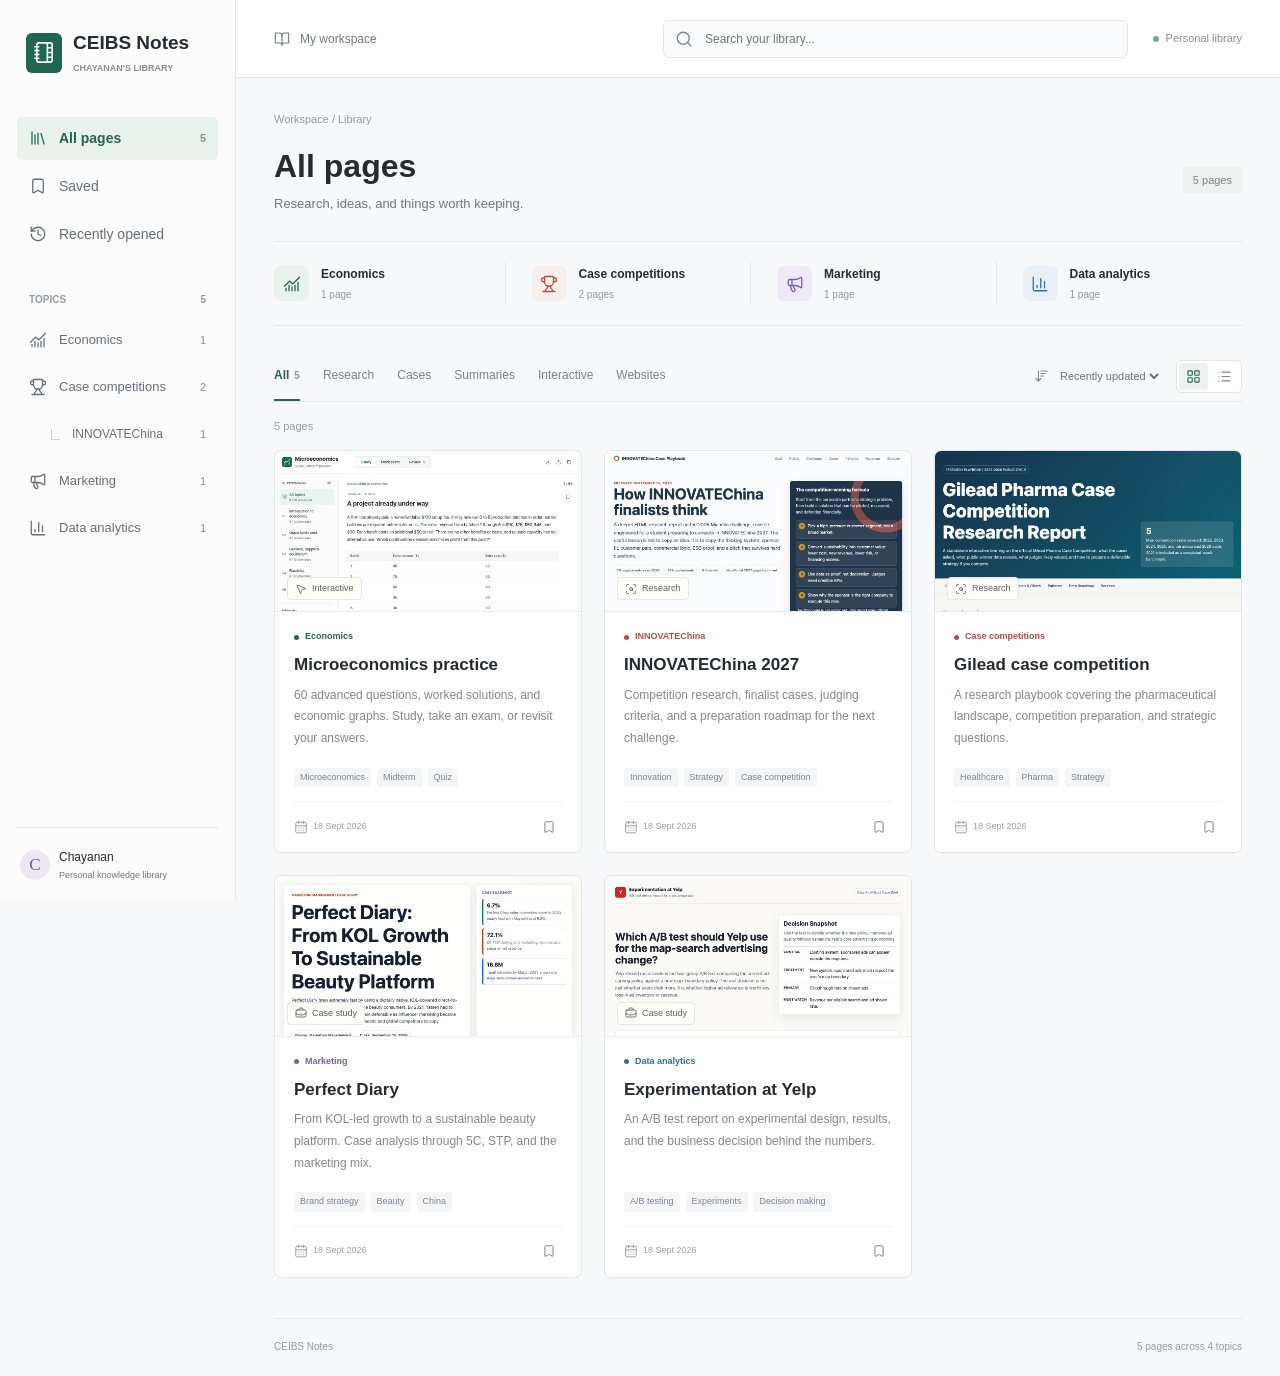
==== docs/index.html @ 03fd7304 "Build searchable HTML knowledge library with topic navigation" ====
<!doctype html>
<html lang="en">
<head>
  <meta charset="utf-8">
  <meta name="viewport" content="width=device-width, initial-scale=1">
  <meta name="theme-color" content="#f7f8fa">
  <meta name="description" content="Chayanan's library of research, case studies, summaries, and interactive learning tools.">
  <title>Library | CEIBS Notes</title>
  <link rel="icon" href="assets/favicon.svg" type="image/svg+xml">
  <link rel="stylesheet" href="assets/library.css">
  <script defer src="assets/lucide.min.js"></script>
  <script defer src="catalog.js"></script>
  <script defer src="assets/library.js"></script>
</head>
<body>
  <a class="skip-link" href="#main">Skip to library</a>
  <div class="app">
    <aside class="sidebar" id="sidebar" aria-label="Library navigation">
      <a class="brand" href="index.html"><span class="brand-mark"><i data-lucide="notebook-tabs"></i></span><span>CEIBS Notes<small>CHAYANAN'S LIBRARY</small></span></a>
      <button class="icon-button sidebar-close" id="close-menu" aria-label="Close navigation" title="Close navigation"><i data-lucide="x"></i></button>
      <nav class="primary-nav" aria-label="Collections">
        <a href="?view=all" data-view="all"><i data-lucide="library"></i><span>All pages</span><small id="all-count"></small></a>
        <a href="?view=saved" data-view="saved"><i data-lucide="bookmark"></i><span>Saved</span><small id="saved-count"></small></a>
        <a href="?view=recent" data-view="recent"><i data-lucide="history"></i><span>Recently opened</span></a>
      </nav>
      <div class="nav-heading">TOPICS <span id="topic-count"></span></div>
      <nav class="topic-nav" id="topics" aria-label="Topics"></nav>
      <div class="sidebar-bottom"><span class="avatar">C</span><div>Chayanan<small>Personal knowledge library</small></div><a class="icon-button" href="https://github.com/cha1350/ceibs-note" target="_blank" rel="noopener" title="View repository" aria-label="View repository"><i data-lucide="github"></i></a></div>
    </aside>
    <button class="scrim" id="scrim" aria-label="Close navigation" hidden></button>
    <div class="workspace">
      <header class="topbar">
        <button class="icon-button menu-button" id="open-menu" title="Open navigation" aria-label="Open navigation" aria-controls="sidebar" aria-expanded="false"><i data-lucide="menu"></i></button>
        <div class="topbar-label"><i data-lucide="book-open"></i><span>My workspace</span></div>
        <form class="search" role="search" id="search-form"><i data-lucide="search"></i><input id="search" type="search" aria-label="Search library" placeholder="Search your library..." autocomplete="off"><button type="button" class="icon-button" id="clear-search" aria-label="Clear search" title="Clear search" hidden><i data-lucide="x"></i></button></form>
        <span class="topbar-status"><span></span>Personal library</span>
      </header>
      <main id="main" tabindex="-1">
        <div class="breadcrumb" id="breadcrumb">Workspace / Library</div>
        <div class="page-heading"><div><h1 id="heading">All pages</h1><p id="heading-meta">Research, ideas, and things worth keeping.</p></div><span class="total-label" id="total-label"></span></div>
        <section class="topic-overview" aria-label="Topic collections" id="topic-overview"></section>
        <div class="library-bar"><div class="format-tabs" id="formats" role="group" aria-label="Filter by format"></div><div class="display-tools"><label class="sort-label"><i data-lucide="arrow-down-wide-narrow"></i><select id="sort" aria-label="Sort pages"><option value="updated">Recently updated</option><option value="title">Title A-Z</option><option value="opened">Last opened</option></select></label><div class="view-toggle" role="group" aria-label="Display mode"><button class="icon-button" id="grid-view" aria-label="Grid view" title="Grid view" aria-pressed="true"><i data-lucide="layout-grid"></i></button><button class="icon-button" id="list-view" aria-label="List view" title="List view" aria-pressed="false"><i data-lucide="list"></i></button></div></div></div>
        <div class="results-meta"><span id="result-count" role="status" aria-live="polite"></span><button class="reset-link" id="reset-filters" hidden>Clear filters</button></div>
        <section class="page-grid" id="pages" aria-label="Pages"></section>
        <section class="empty-state" id="empty-state" hidden><i data-lucide="search-x"></i><h2 id="empty-title">No matching pages</h2><p id="empty-copy">Try another search or topic.</p><button class="button" id="empty-reset">Show all pages</button></section>
        <footer class="library-footer"><span>CEIBS Notes</span><span id="footer-count">A growing collection.</span></footer>
        <noscript><p>Open a page directly:</p><ul><li><a href="pages/economics/microeconomics-quiz.html">Microeconomics practice</a></li><li><a href="pages/competitions/innovatechina/playbook.html">INNOVATEChina 2027</a></li><li><a href="pages/competitions/gilead/playbook.html">Gilead case competition</a></li><li><a href="pages/marketing/perfect-diary.html">Perfect Diary</a></li><li><a href="pages/analytics/yelp-experimentation.html">Experimentation at Yelp</a></li></ul></noscript>
      </main>
    </div>
  </div>
  <div class="toast" id="toast" role="status" hidden></div>
</body>
</html>
---- docs/assets/library.css ----
:root{font-family:Inter,-apple-system,BlinkMacSystemFont,"Segoe UI",sans-serif;color:#252b32;background:#f7f8fa;font-synthesis:none;letter-spacing:0;--muted:#6e7680;--line:#e3e6ea;--green:#206650;--green-soft:#e9f2ed;--coral:#b34e3d;--violet:#7960a4;--blue:#346b9e}
*{box-sizing:border-box}body{margin:0;font-size:14px;line-height:1.5}button,input,select{font:inherit}button,a,select{-webkit-tap-highlight-color:transparent}button,select{cursor:pointer}button{color:inherit}a{color:inherit;text-decoration:none}button,a,input,select{touch-action:manipulation}button:focus-visible,a:focus-visible,input:focus-visible,select:focus-visible{outline:3px solid #4e9378;outline-offset:3px}h1,h2,h3,p{margin:0}svg.lucide{width:18px;height:18px;stroke-width:1.7;flex-shrink:0}button svg{pointer-events:none}[hidden]{display:none!important}.skip-link{position:fixed;top:-100px;left:12px;z-index:100;background:white;padding:12px}.skip-link:focus{top:12px}.app{min-height:100vh;display:grid;grid-template-columns:236px minmax(0,1fr)}.sidebar{background:#fcfcfd;border-right:1px solid var(--line);height:100vh;position:sticky;top:0;display:flex;flex-direction:column;padding:32px 17px 18px;overflow-y:auto}.brand{display:flex;gap:11px;align-items:center;padding:0 9px;font-size:19px;font-weight:650;line-height:1.2}.brand small{display:block;color:#868d94;font-size:9px;font-weight:600;margin-top:8px}.brand-mark{width:36px;height:40px;background:var(--green);border-radius:6px;color:white;display:grid;place-items:center;flex-shrink:0}.brand-mark svg{width:23px;height:23px}.primary-nav{margin-top:43px;display:grid;gap:5px}.primary-nav a,.topic-nav a{display:flex;align-items:center;gap:12px;padding:11px 12px;border-radius:5px;color:#656e77;min-height:43px}.primary-nav a span,.topic-nav a span{flex:1}.primary-nav small,.topic-nav small{font-size:11px;color:#88918d;font-variant-numeric:tabular-nums}.primary-nav a[aria-current],.topic-nav a[aria-current]{background:var(--green-soft);color:var(--green);font-weight:600}.primary-nav a:hover,.topic-nav a:hover{background:#eef1f0}.nav-heading{font-size:10px;font-weight:650;color:#939aa3;display:flex;justify-content:space-between;padding:0 12px;margin:36px 0 12px}.topic-nav{display:grid;gap:4px}.topic-nav a{font-size:13px}.topic-nav .nested{padding-left:40px;font-size:12px}.topic-nav .nested:before{content:"";width:8px;height:10px;border-left:1px solid #c7ceca;border-bottom:1px solid #c7ceca;margin-left:-6px}.topic-nav .nested svg{display:none}.sidebar-bottom{border-top:1px solid var(--line);margin-top:auto;padding:20px 3px 0;display:flex;align-items:center;gap:9px;font-size:12px}.sidebar-bottom small{display:block;color:var(--muted);font-size:9px;margin-top:3px}.sidebar-bottom .icon-button{margin-left:auto;width:28px}.avatar{width:30px;height:30px;display:grid;place-items:center;background:#ede7f2;color:#71588c;border-radius:50%;font-family:Georgia,serif;font-size:17px;flex-shrink:0}.workspace{min-width:0}.topbar{height:78px;background:#fff;border-bottom:1px solid var(--line);padding:0 38px;display:flex;align-items:center;gap:25px}.topbar-label{display:flex;align-items:center;gap:10px;font-size:12px;color:#727b84;white-space:nowrap}.topbar-label svg{width:16px}.search{margin-left:auto;max-width:480px;width:48%;height:38px;border:1px solid var(--line);border-radius:6px;background:#fafbfc;display:flex;align-items:center;gap:10px;padding:0 11px;color:#7d8790}.search input{background:transparent;border:0;outline:0;width:100%;min-width:0;font-size:12px;color:#252b32}.search:focus-within{outline:2px solid #94b8a8;outline-offset:1px}.search input:focus-visible{outline:0}.search input::-webkit-search-cancel-button{display:none}.search .icon-button{width:25px;height:25px}.topbar-status{font-size:11px;color:#879088;display:flex;gap:7px;align-items:center;white-space:nowrap}.topbar-status>span{width:6px;height:6px;background:#78a68b;border-radius:50%}main{padding:33px 38px 22px;max-width:1560px;margin:auto}.breadcrumb{font-size:11px;color:#9199a1;margin-bottom:19px}.breadcrumb a:hover{color:var(--green)}.page-heading{display:flex;align-items:center;justify-content:space-between;gap:16px;margin-bottom:28px}h1{font-size:32px;line-height:1.2;font-weight:650;overflow-wrap:anywhere}.page-heading p{font-size:13px;color:var(--muted);margin-top:9px}.total-label{font-size:11px;color:#7a8580;background:#edf1ef;padding:5px 10px;border-radius:4px;white-space:nowrap}.topic-overview{display:grid;grid-template-columns:repeat(4,minmax(0,1fr));border-block:1px solid var(--line);padding:20px 0;margin-bottom:25px;gap:14px}.topic-shortcut{display:flex;align-items:center;gap:12px;min-width:0;padding:3px 12px;border-right:1px solid var(--line)}.topic-shortcut:first-child{padding-left:0}.topic-shortcut:last-child{border:0}.topic-shortcut:hover strong{color:var(--green)}.topic-shortcut strong{display:block;font-size:12px;font-weight:600}.topic-shortcut small{display:block;font-size:10px;color:#9198a0;margin-top:4px}.topic-glyph{width:35px;height:35px;display:grid;place-items:center;flex-shrink:0;border-radius:7px;background:#e9f2ed;color:var(--green)}.topic-glyph.coral{background:#f8eeeb;color:var(--coral)}.topic-glyph.violet{background:#efeaf6;color:var(--violet)}.topic-glyph.blue{background:#eaf0f7;color:var(--blue)}.library-bar{display:flex;align-items:center;justify-content:space-between;gap:14px;border-bottom:1px solid var(--line);min-height:51px}.format-tabs{display:flex;align-self:stretch;gap:23px;overflow-x:auto;min-width:0}.format-tabs button{font-size:12px;background:transparent;border:0;border-bottom:2px solid transparent;padding:14px 0;color:#7a828c;white-space:nowrap}.format-tabs button[aria-pressed=true]{color:var(--green);font-weight:650;border-color:var(--green)}.format-tabs small{font-size:10px;margin-left:5px;color:#929c97}.display-tools{display:flex;gap:14px;align-items:center;flex-shrink:0}.sort-label{display:flex;align-items:center;gap:7px;color:#7c858e}.sort-label svg{width:15px}.sort-label select{border:0;background:transparent;color:#67717c;font-size:11px;max-width:143px;padding:5px 0}.view-toggle{display:flex;gap:2px;border:1px solid var(--line);border-radius:5px;padding:2px;background:#fff}.icon-button{border:0;background:transparent;width:32px;height:32px;border-radius:4px;display:inline-flex;align-items:center;justify-content:center;color:#7b858c;flex-shrink:0}.icon-button:hover{background:#eaf0ed;color:var(--green)}.view-toggle .icon-button{width:29px;height:27px}.view-toggle .icon-button[aria-pressed=true]{background:#edf2ef;color:var(--green)}.view-toggle svg{width:15px;height:15px}.results-meta{display:flex;justify-content:space-between;align-items:center;font-size:11px;color:#939aa3;min-height:48px}.reset-link{background:none;border:0;padding:3px;color:var(--green);font-size:11px}.page-grid{display:grid;grid-template-columns:repeat(3,minmax(0,1fr));gap:22px}.page-card{background:#fff;border:1px solid #e1e5e8;border-radius:7px;overflow:hidden;min-width:0;display:flex;flex-direction:column;transition:box-shadow .15s,border-color .15s}.page-card:hover{border-color:#b8cec1;box-shadow:0 5px 15px #263b3010}.page-preview{aspect-ratio:1.9;position:relative;background:#e9efec;overflow:hidden;border-bottom:1px solid #e9ecef;display:block}.page-preview img{width:100%;height:100%;object-fit:cover;object-position:top;display:block;transition:transform .22s}.page-card:hover .page-preview img{transform:scale(1.025)}.preview-label{position:absolute;left:12px;bottom:11px;background:#fffef9f5;border:1px solid #e4e7e5;border-radius:4px;padding:4px 7px;font-size:9px;color:#53645d;display:flex;align-items:center;gap:5px}.preview-label svg{width:12px;height:12px}.card-body{padding:18px 19px 12px;display:flex;flex-direction:column;flex:1}.card-topline{display:flex;align-items:center;gap:6px;color:var(--green);font-size:9px;font-weight:600;margin-bottom:9px}.topic-dot{width:5px;height:5px;background:currentColor;border-radius:50%}.card-topline.coral{color:var(--coral)}.card-topline.violet{color:var(--violet)}.card-topline.blue{color:var(--blue)}.card-body h2{font-size:17px;line-height:1.4;font-weight:650;margin-bottom:8px;overflow-wrap:anywhere}.card-body h2 a:hover{color:var(--green)}.card-description{font-size:12px;color:#808791;line-height:1.8;flex:1}.card-tags{display:flex;flex-wrap:wrap;gap:6px;margin-top:18px}.card-tags span{color:#7b8490;font-size:9px;background:#f4f5f7;padding:3px 6px;border-radius:3px}.card-bottom{display:flex;align-items:center;gap:7px;margin-top:14px;padding-top:11px;border-top:1px solid #f0f1f3;font-size:9px;color:#9aa1a9;min-height:39px}.card-bottom .icon-button{margin-left:auto;height:27px;width:27px}.card-bottom svg{width:14px;height:14px}.card-bottom .saved{color:var(--green)}.card-bottom .saved svg{fill:#dcebe2}.card-date{display:flex;align-items:center;gap:5px}.page-grid.list{display:block}.list .page-card{display:grid;grid-template-columns:180px minmax(0,1fr);margin-bottom:12px}.list .page-preview{height:100%;min-height:168px;aspect-ratio:auto;border-bottom:0;border-right:1px solid var(--line)}.list .card-body{display:grid;grid-template-columns:minmax(0,1fr) auto;column-gap:20px;padding:15px 20px}.list .card-topline,.list h2,.list .card-description{grid-column:1}.list .card-tags{grid-column:2;grid-row:1/4;align-content:center;max-width:180px;margin:0}.list .card-bottom{grid-column:1/-1;margin-top:9px}.list .card-description{max-width:730px}.empty-state{text-align:center;padding:75px 15px}.empty-state>svg{width:32px;height:32px;color:#8ba294;margin-bottom:18px}.empty-state h2{font-size:20px}.empty-state p{font-size:13px;color:var(--muted);margin-top:9px}.button{background:var(--green);color:white;border:1px solid var(--green);padding:9px 15px;border-radius:5px;font-size:12px;margin-top:22px}.library-footer{display:flex;justify-content:space-between;gap:10px;font-size:10px;color:#929aa1;border-top:1px solid var(--line);margin-top:40px;padding-top:20px}.toast{position:fixed;bottom:24px;left:50%;transform:translateX(-50%);background:#253b31;color:white;padding:10px 18px;border-radius:5px;font-size:12px;z-index:50;max-width:calc(100vw - 30px)}.menu-button,.sidebar-close,.scrim{display:none}
.reader-page{height:100vh;height:100dvh;display:flex;flex-direction:column;overflow:hidden;background:white}.reader-bar{min-height:58px;display:flex;gap:18px;align-items:center;padding:10px 20px;background:#fff;border-bottom:1px solid var(--line);flex-shrink:0}.back-link{display:flex;align-items:center;gap:7px;color:var(--green);font-size:12px;font-weight:600;white-space:nowrap}.reader-title{border-left:1px solid var(--line);padding-left:18px;min-width:0;flex:1}.reader-title strong{display:block;font-size:12px;font-weight:600;overflow:hidden;text-overflow:ellipsis;white-space:nowrap}.reader-title small{color:var(--muted);font-size:10px}.reader-tools{display:flex;gap:4px}.reader-frame{width:100%;border:0;flex:1;min-height:0;background:#fff}.reader-error{margin:auto;text-align:center;padding:20px}.reader-error h1{font-size:26px}.reader-error p{color:var(--muted);margin:12px}.reader-error a{text-decoration:underline;color:var(--green)}
@media(min-width:1650px){.page-preview{aspect-ratio:2.15}}
@media(max-width:1250px){.app{grid-template-columns:215px minmax(0,1fr)}.topbar{padding-inline:25px;gap:18px}main{padding-inline:25px}.format-tabs{gap:16px}.library-bar{flex-wrap:wrap}.display-tools{margin-left:auto;margin-bottom:8px}.topic-overview{gap:6px}.topic-shortcut{padding-inline:6px;gap:8px}.topic-shortcut strong{font-size:11px}.page-grid{gap:16px}.card-body{padding-inline:15px}.topbar-status{display:none}.search{width:56%}}
@media(max-width:1050px){.page-grid{grid-template-columns:repeat(2,minmax(0,1fr))}.topic-overview{grid-template-columns:repeat(2,minmax(0,1fr));row-gap:18px}.topic-shortcut:nth-child(2){border:0}.topic-shortcut:nth-child(3){padding-left:0}.list .card-tags{display:none}.list .card-body{grid-template-columns:minmax(0,1fr)}}
@media(max-width:760px){.app{display:block}.sidebar{display:none;position:fixed;width:260px;left:0;top:0;z-index:40;box-shadow:5px 0 30px #14251c1c}.sidebar.open{display:flex}.scrim:not([hidden]){display:block;position:fixed;inset:0;z-index:35;border:0;background:#14251c50;width:100%;height:100%}.sidebar-close{display:flex;position:absolute;right:8px;top:5px;width:26px;height:26px}.menu-button{display:flex}.topbar{height:66px;padding-inline:17px;gap:12px}.topbar-label{display:none}.search{width:100%;max-width:none}.topbar .menu-button{width:26px}main{padding:23px 20px}.breadcrumb{margin-bottom:16px}h1{font-size:28px}.page-heading{margin-bottom:23px}.page-heading p{font-size:12px;max-width:240px}.total-label{font-size:10px}.topic-overview{margin-bottom:15px}.format-tabs{width:100%;gap:22px}.library-bar{gap:8px}.display-tools{width:100%;justify-content:space-between;margin:0 0 10px}.sort-label select{font-size:12px}.page-grid{gap:16px}.card-body h2{font-size:16px}.card-body{padding:15px 13px 10px}.card-description{font-size:11px}.card-tags span{font-size:8px}.preview-label{font-size:8px;left:8px;bottom:8px}.card-topline{font-size:9px}.card-date{font-size:8px}.reader-bar{padding:9px 12px;gap:12px}.reader-title{padding-left:12px}.reader-title strong{font-size:11px}.reader-tools{gap:0}.reader-tools .icon-button{width:30px}.list .page-card{grid-template-columns:130px minmax(0,1fr)}.list .card-body{padding:13px}.list .card-description{font-size:11px}.list .page-preview{min-height:180px}}
@media(max-width:460px){main{padding-inline:18px}.page-grid{grid-template-columns:minmax(0,1fr)}.page-preview{aspect-ratio:2.15}.card-body{padding:17px}.card-body h2{font-size:18px}.card-description{font-size:12px}.card-tags span{font-size:9px}.card-topline{font-size:10px}.card-date{font-size:10px}.card-bottom .icon-button{width:35px;height:32px}.topic-shortcut{gap:9px}.topic-shortcut strong{font-size:11px}.topic-glyph{width:30px;height:32px}.format-tabs{gap:18px}.format-tabs button{font-size:11px}.list .page-card{grid-template-columns:90px minmax(0,1fr)}.list h2{font-size:15px}.list .preview-label{display:none}.list .card-date{font-size:9px}.reader-title small{display:none}.reader-tools .copy-button{display:none}.reader-title{padding-left:9px}.back-link span{display:none}.reader-bar{gap:8px}.library-footer{font-size:9px}}
@media(prefers-reduced-motion:reduce){*{transition:none!important;scroll-behavior:auto!important}}
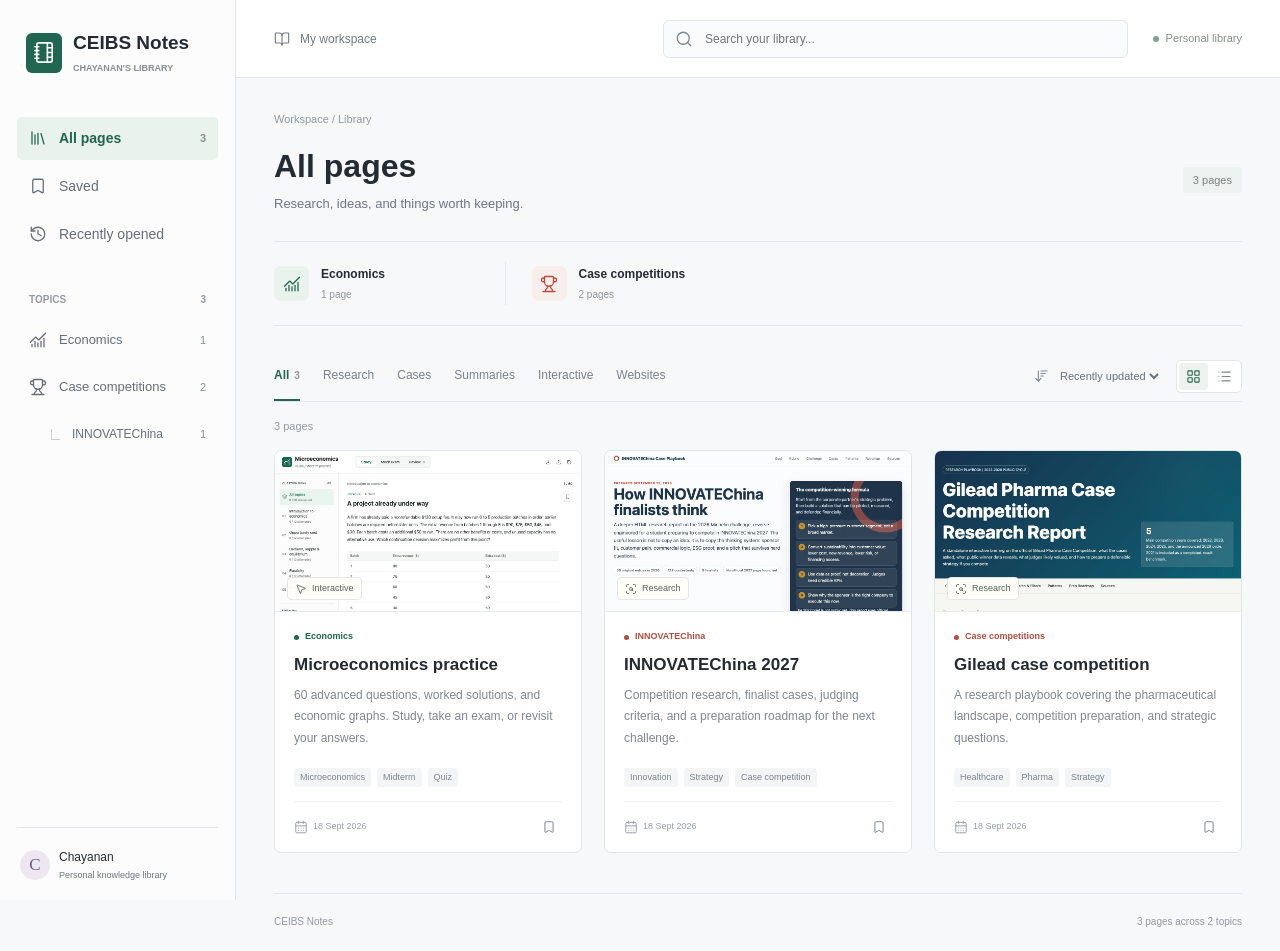
==== commit fc2aee21: "Remove Perfect Diary and Yelp pages" ====
--- a/docs/index.html
+++ b/docs/index.html
@@ -44,7 +44,7 @@
         <section class="page-grid" id="pages" aria-label="Pages"></section>
         <section class="empty-state" id="empty-state" hidden><i data-lucide="search-x"></i><h2 id="empty-title">No matching pages</h2><p id="empty-copy">Try another search or topic.</p><button class="button" id="empty-reset">Show all pages</button></section>
         <footer class="library-footer"><span>CEIBS Notes</span><span id="footer-count">A growing collection.</span></footer>
-        <noscript><p>Open a page directly:</p><ul><li><a href="pages/economics/microeconomics-quiz.html">Microeconomics practice</a></li><li><a href="pages/competitions/innovatechina/playbook.html">INNOVATEChina 2027</a></li><li><a href="pages/competitions/gilead/playbook.html">Gilead case competition</a></li><li><a href="pages/marketing/perfect-diary.html">Perfect Diary</a></li><li><a href="pages/analytics/yelp-experimentation.html">Experimentation at Yelp</a></li></ul></noscript>
+        <noscript><p>Open a page directly:</p><ul><li><a href="pages/economics/microeconomics-quiz.html">Microeconomics practice</a></li><li><a href="pages/competitions/innovatechina/playbook.html">INNOVATEChina 2027</a></li><li><a href="pages/competitions/gilead/playbook.html">Gilead case competition</a></li></ul></noscript>
       </main>
     </div>
   </div>
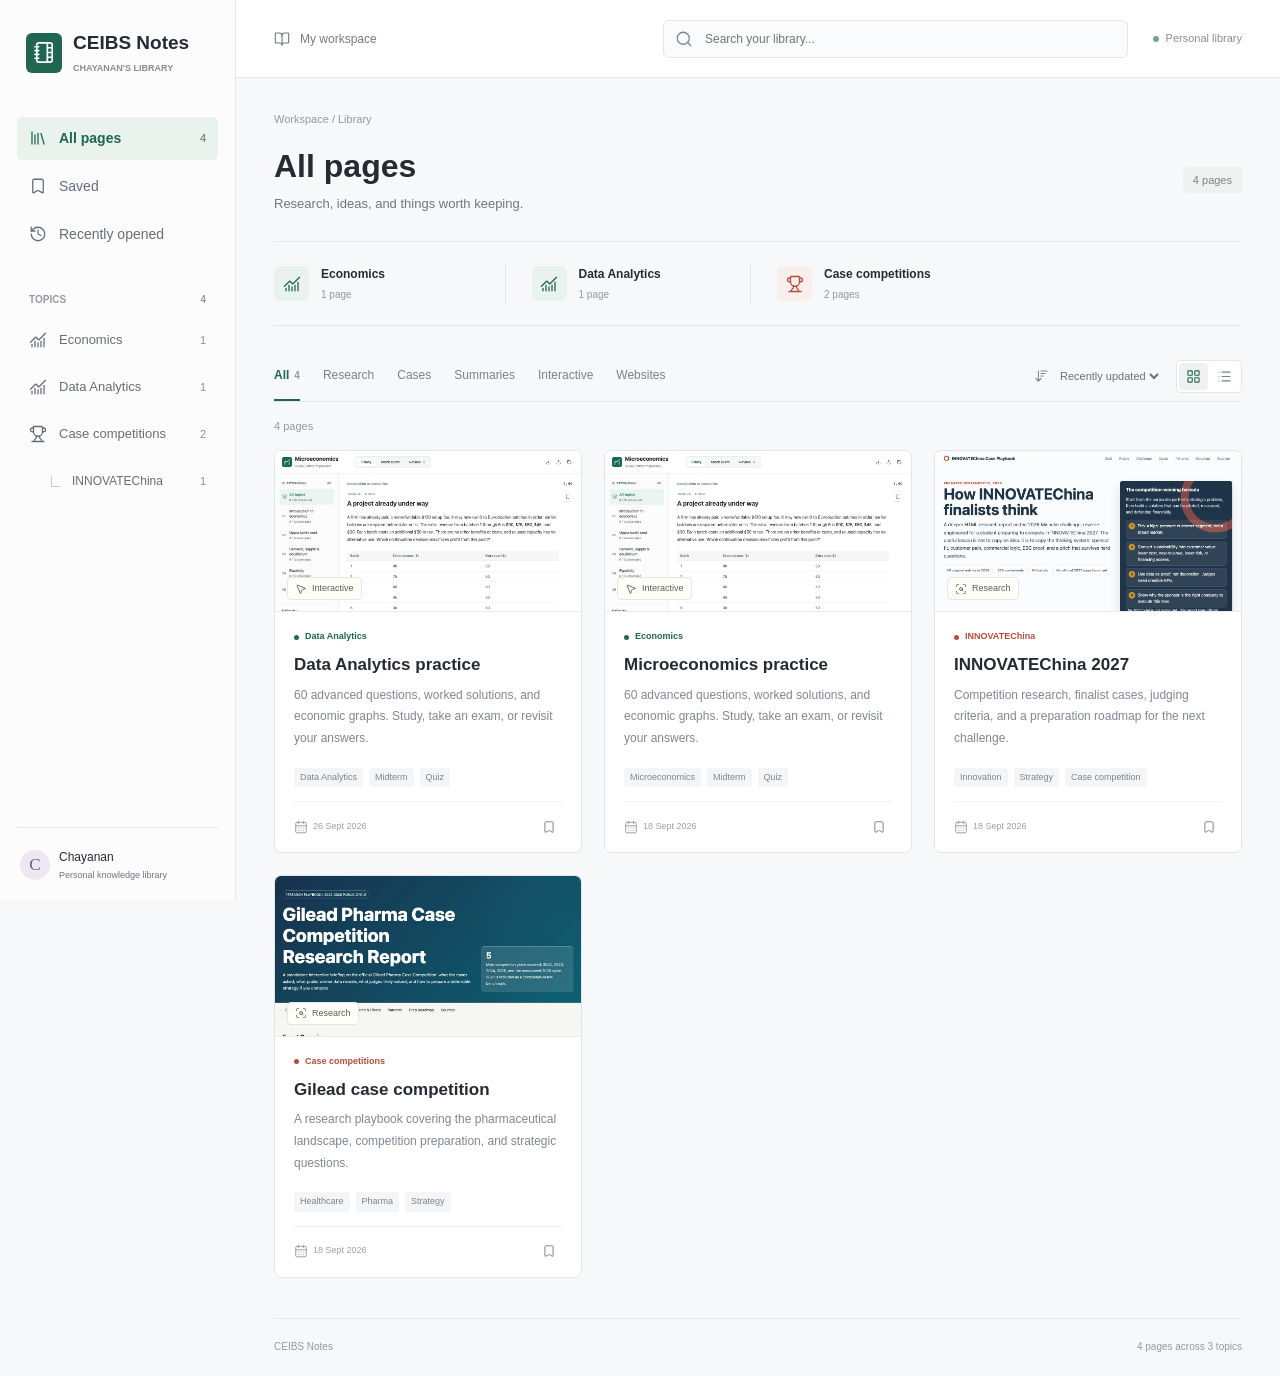
==== commit 83f23771: "Adding DA" ====
--- a/docs/index.html
+++ b/docs/index.html
@@ -44,7 +44,7 @@
         <section class="page-grid" id="pages" aria-label="Pages"></section>
         <section class="empty-state" id="empty-state" hidden><i data-lucide="search-x"></i><h2 id="empty-title">No matching pages</h2><p id="empty-copy">Try another search or topic.</p><button class="button" id="empty-reset">Show all pages</button></section>
         <footer class="library-footer"><span>CEIBS Notes</span><span id="footer-count">A growing collection.</span></footer>
-        <noscript><p>Open a page directly:</p><ul><li><a href="pages/economics/microeconomics-quiz.html">Microeconomics practice</a></li><li><a href="pages/competitions/innovatechina/playbook.html">INNOVATEChina 2027</a></li><li><a href="pages/competitions/gilead/playbook.html">Gilead case competition</a></li></ul></noscript>
+        <noscript><p>Open a page directly:</p><ul><li><a href="pages/economics/microeconomics-quiz.html">Microeconomics practice</a></li><li><a href="pages/data-analytics/da-practice.html">Data Analytics practice</a></li><li><a href="pages/competitions/innovatechina/playbook.html">INNOVATEChina 2027</a></li><li><a href="pages/competitions/gilead/playbook.html">Gilead case competition</a></li></ul></noscript>
       </main>
     </div>
   </div>
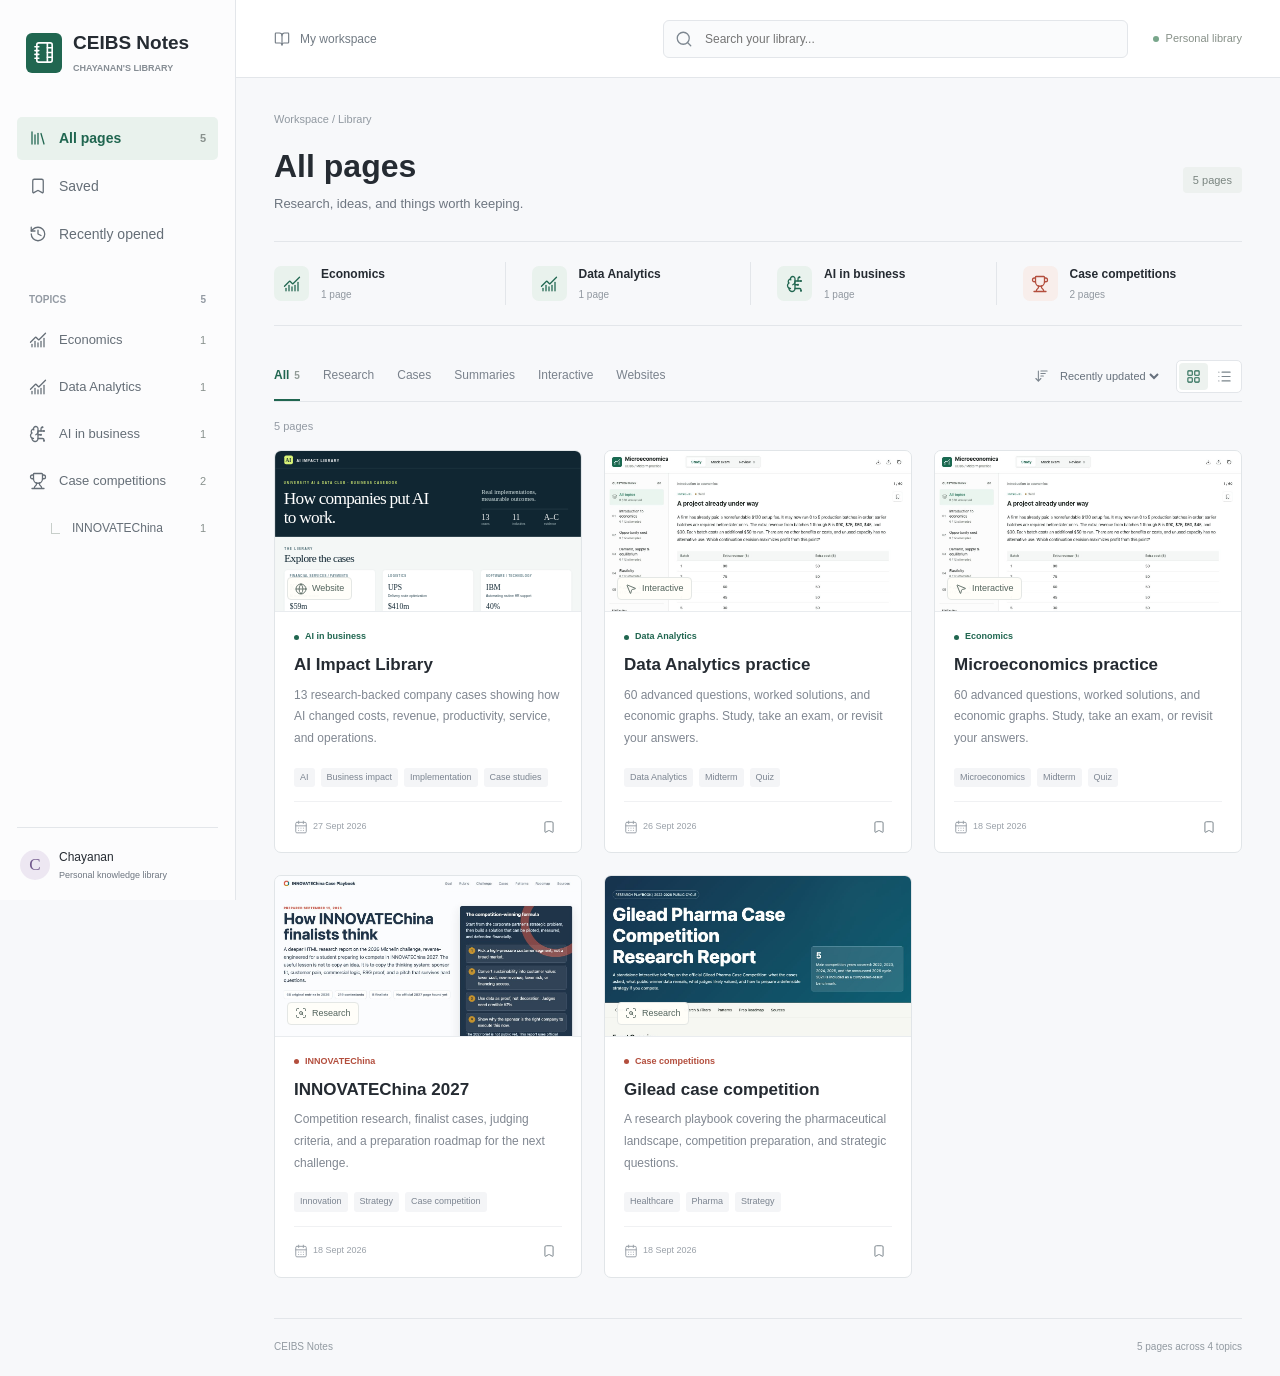
==== commit 7d40ebbf: "Add AI Impact Library showcase" ====
--- a/docs/index.html
+++ b/docs/index.html
@@ -44,7 +44,7 @@
         <section class="page-grid" id="pages" aria-label="Pages"></section>
         <section class="empty-state" id="empty-state" hidden><i data-lucide="search-x"></i><h2 id="empty-title">No matching pages</h2><p id="empty-copy">Try another search or topic.</p><button class="button" id="empty-reset">Show all pages</button></section>
         <footer class="library-footer"><span>CEIBS Notes</span><span id="footer-count">A growing collection.</span></footer>
-        <noscript><p>Open a page directly:</p><ul><li><a href="pages/economics/microeconomics-quiz.html">Microeconomics practice</a></li><li><a href="pages/data-analytics/da-practice.html">Data Analytics practice</a></li><li><a href="pages/competitions/innovatechina/playbook.html">INNOVATEChina 2027</a></li><li><a href="pages/competitions/gilead/playbook.html">Gilead case competition</a></li></ul></noscript>
+        <noscript><p>Open a page directly:</p><ul><li><a href="pages/ai-impact-library/index.html">AI Impact Library</a></li><li><a href="pages/economics/microeconomics-quiz.html">Microeconomics practice</a></li><li><a href="pages/data-analytics/da-practice.html">Data Analytics practice</a></li><li><a href="pages/competitions/innovatechina/playbook.html">INNOVATEChina 2027</a></li><li><a href="pages/competitions/gilead/playbook.html">Gilead case competition</a></li></ul></noscript>
       </main>
     </div>
   </div>
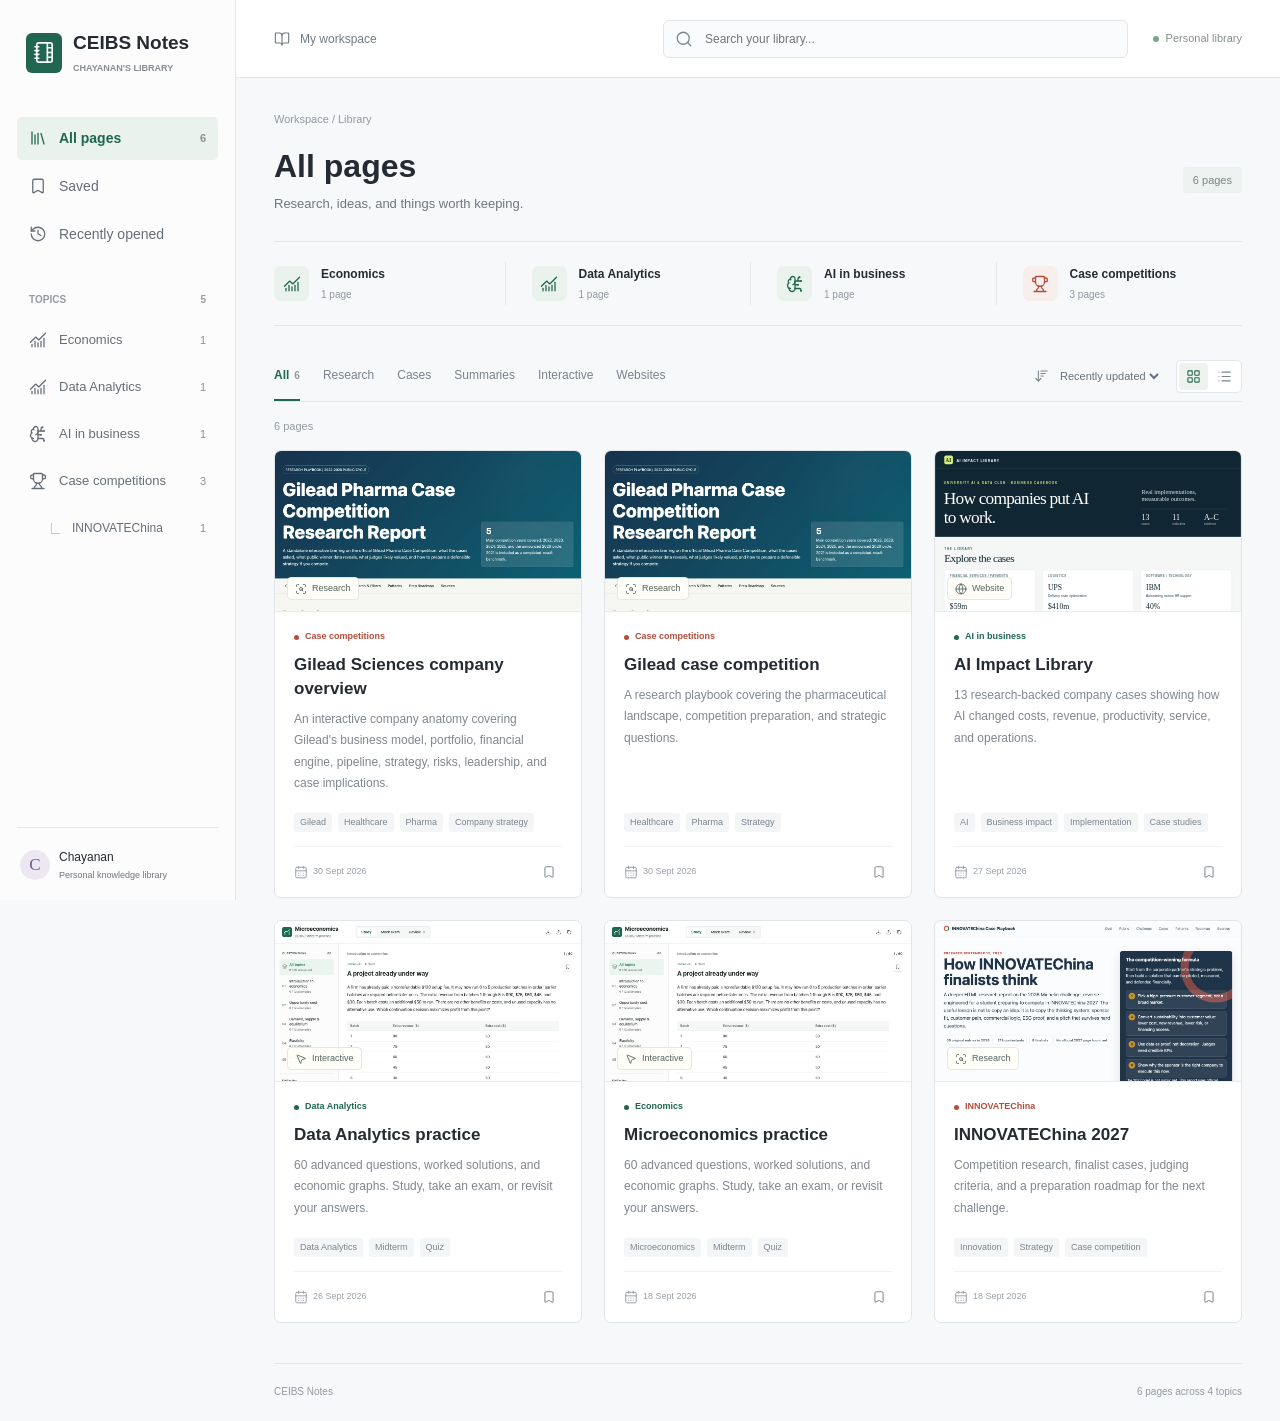
==== commit 78dbc7a0: "Add Gilead company overview" ====
--- a/docs/index.html
+++ b/docs/index.html
@@ -44,7 +44,7 @@
         <section class="page-grid" id="pages" aria-label="Pages"></section>
         <section class="empty-state" id="empty-state" hidden><i data-lucide="search-x"></i><h2 id="empty-title">No matching pages</h2><p id="empty-copy">Try another search or topic.</p><button class="button" id="empty-reset">Show all pages</button></section>
         <footer class="library-footer"><span>CEIBS Notes</span><span id="footer-count">A growing collection.</span></footer>
-        <noscript><p>Open a page directly:</p><ul><li><a href="pages/ai-impact-library/index.html">AI Impact Library</a></li><li><a href="pages/economics/microeconomics-quiz.html">Microeconomics practice</a></li><li><a href="pages/data-analytics/da-practice.html">Data Analytics practice</a></li><li><a href="pages/competitions/innovatechina/playbook.html">INNOVATEChina 2027</a></li><li><a href="pages/competitions/gilead/playbook.html">Gilead case competition</a></li></ul></noscript>
+        <noscript><p>Open a page directly:</p><ul><li><a href="pages/ai-impact-library/index.html">AI Impact Library</a></li><li><a href="pages/economics/microeconomics-quiz.html">Microeconomics practice</a></li><li><a href="pages/data-analytics/da-practice.html">Data Analytics practice</a></li><li><a href="pages/competitions/innovatechina/playbook.html">INNOVATEChina 2027</a></li><li><a href="pages/competitions/gilead/gilead_company_overview.html">Gilead Sciences company overview</a></li><li><a href="pages/competitions/gilead/playbook.html">Gilead case competition</a></li></ul></noscript>
       </main>
     </div>
   </div>
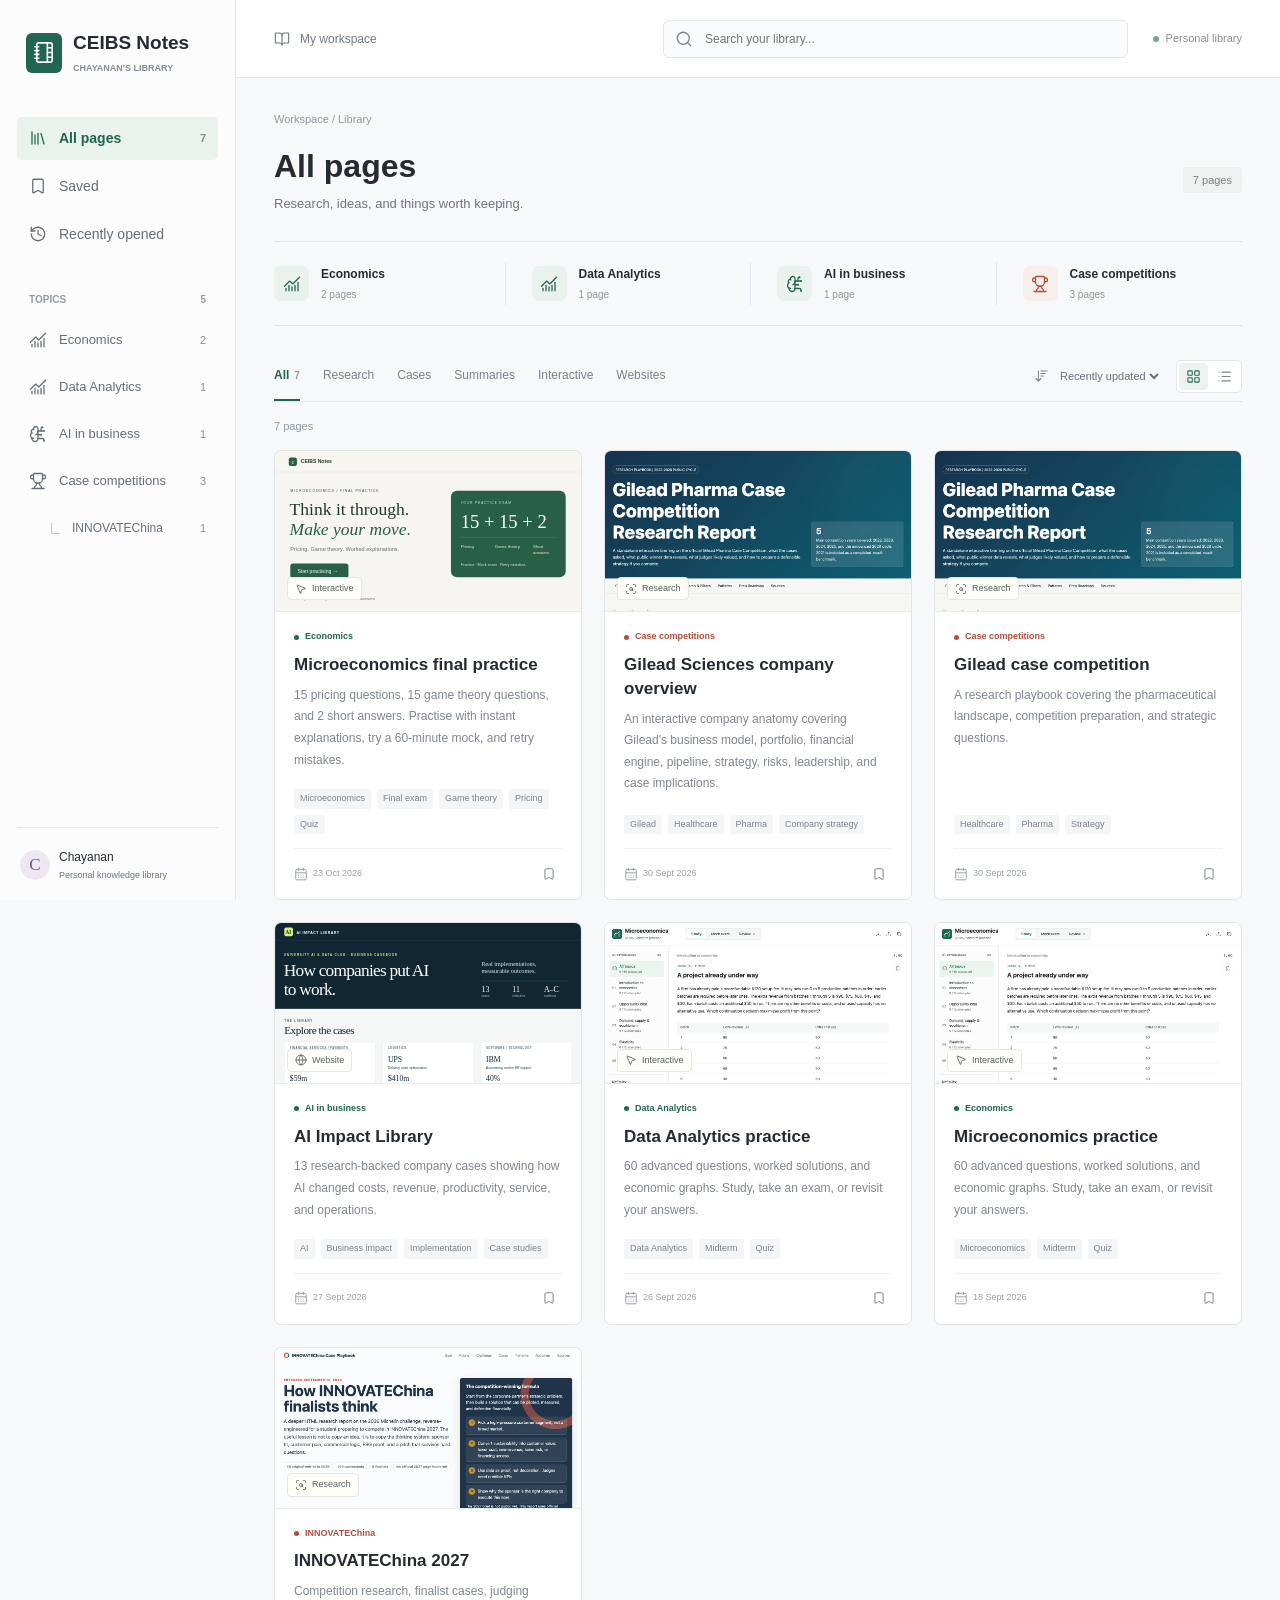
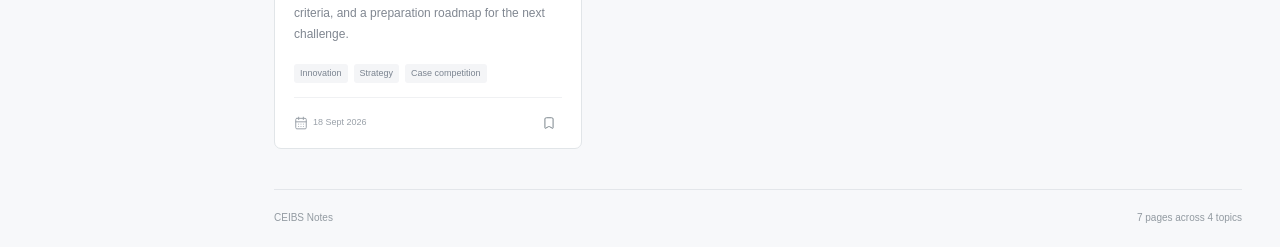
==== commit 1dad0add: "Add mobile microeconomics final exam practice" ====
--- a/docs/index.html
+++ b/docs/index.html
@@ -44,7 +44,7 @@
         <section class="page-grid" id="pages" aria-label="Pages"></section>
         <section class="empty-state" id="empty-state" hidden><i data-lucide="search-x"></i><h2 id="empty-title">No matching pages</h2><p id="empty-copy">Try another search or topic.</p><button class="button" id="empty-reset">Show all pages</button></section>
         <footer class="library-footer"><span>CEIBS Notes</span><span id="footer-count">A growing collection.</span></footer>
-        <noscript><p>Open a page directly:</p><ul><li><a href="pages/ai-impact-library/index.html">AI Impact Library</a></li><li><a href="pages/economics/microeconomics-quiz.html">Microeconomics practice</a></li><li><a href="pages/data-analytics/da-practice.html">Data Analytics practice</a></li><li><a href="pages/competitions/innovatechina/playbook.html">INNOVATEChina 2027</a></li><li><a href="pages/competitions/gilead/gilead_company_overview.html">Gilead Sciences company overview</a></li><li><a href="pages/competitions/gilead/playbook.html">Gilead case competition</a></li></ul></noscript>
+        <noscript><p>Open a page directly:</p><ul><li><a href="pages/economics/microeconomics-final.html">Microeconomics final practice</a></li><li><a href="pages/ai-impact-library/index.html">AI Impact Library</a></li><li><a href="pages/economics/microeconomics-quiz.html">Microeconomics practice</a></li><li><a href="pages/data-analytics/da-practice.html">Data Analytics practice</a></li><li><a href="pages/competitions/innovatechina/playbook.html">INNOVATEChina 2027</a></li><li><a href="pages/competitions/gilead/gilead_company_overview.html">Gilead Sciences company overview</a></li><li><a href="pages/competitions/gilead/playbook.html">Gilead case competition</a></li></ul></noscript>
       </main>
     </div>
   </div>
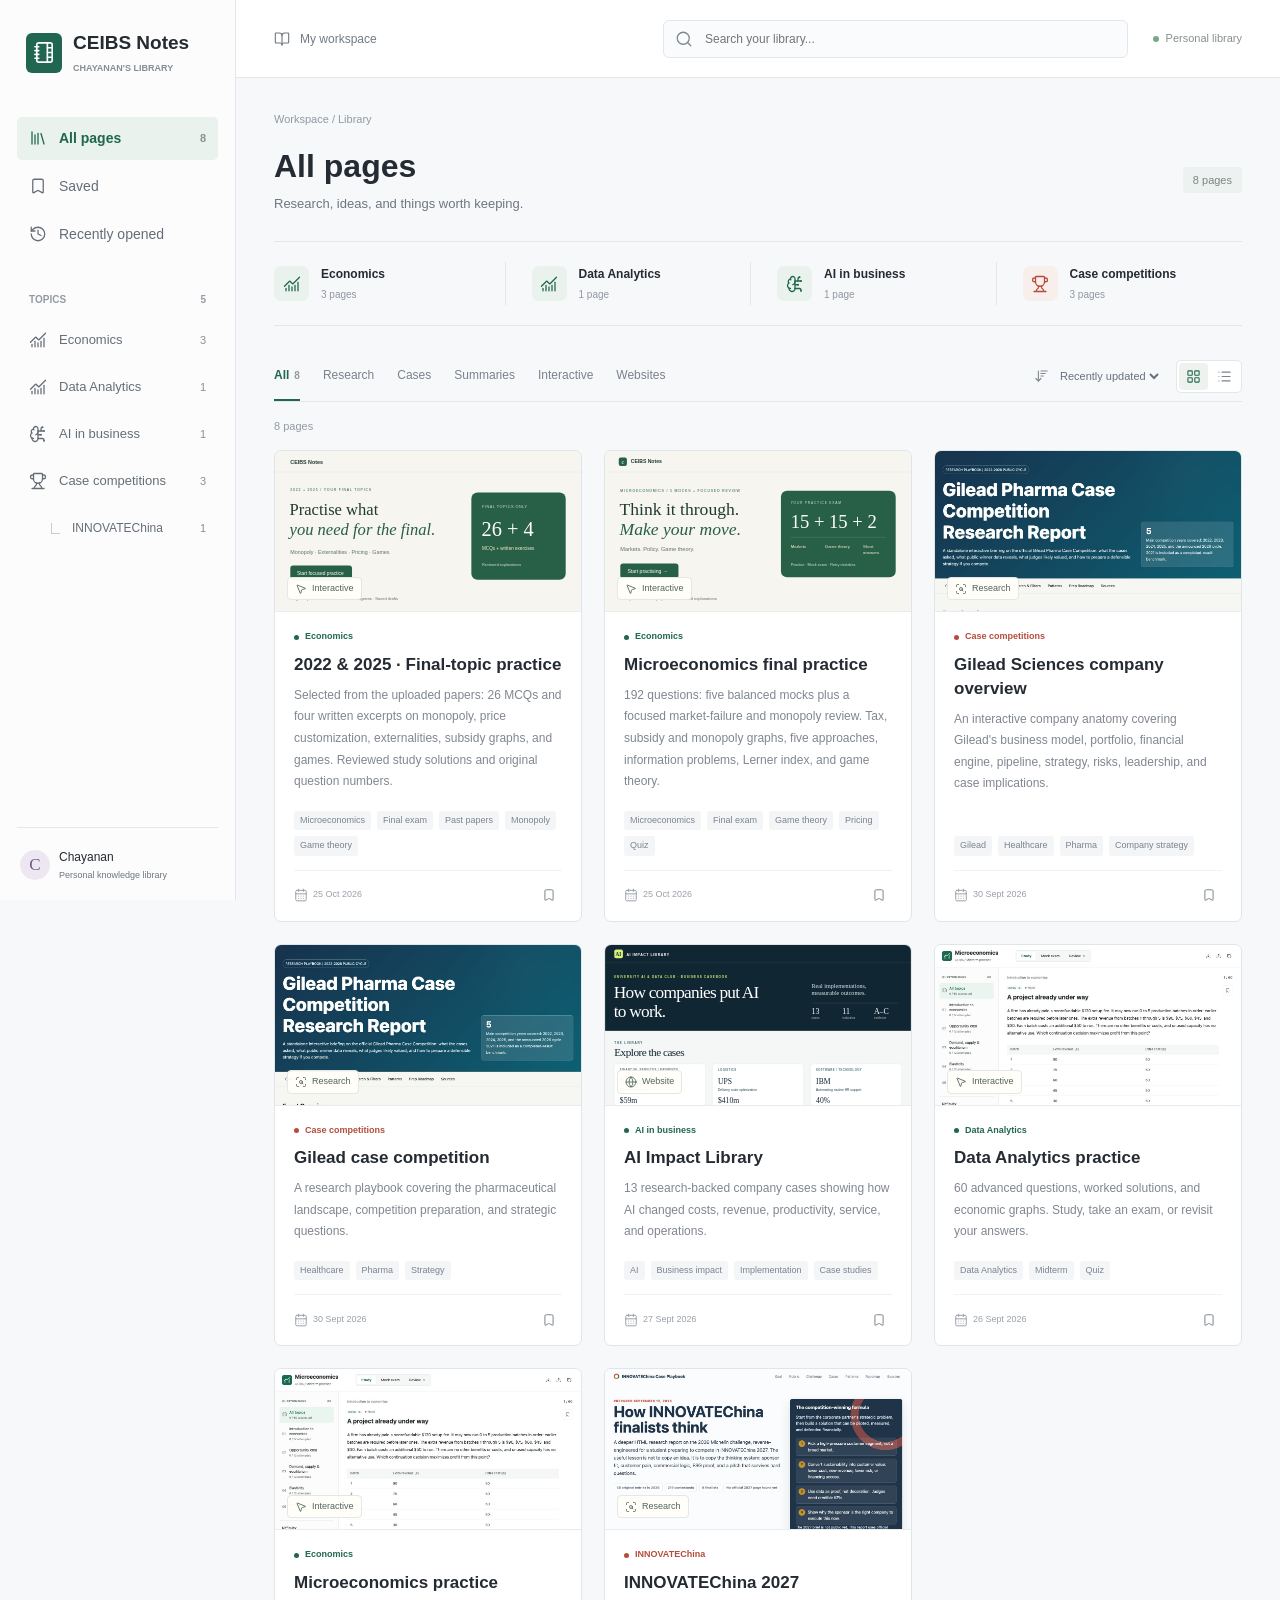
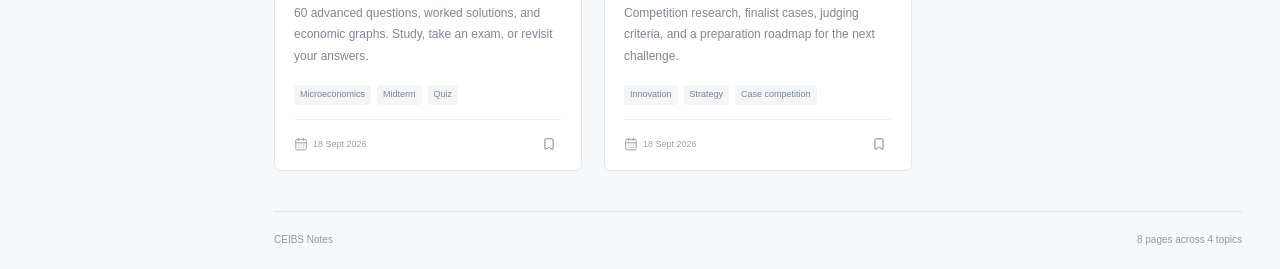
==== commit 5614365a: "Add final-topic selections from uploaded 2022 and 2025 papers" ====
--- a/docs/index.html
+++ b/docs/index.html
@@ -44,7 +44,7 @@
         <section class="page-grid" id="pages" aria-label="Pages"></section>
         <section class="empty-state" id="empty-state" hidden><i data-lucide="search-x"></i><h2 id="empty-title">No matching pages</h2><p id="empty-copy">Try another search or topic.</p><button class="button" id="empty-reset">Show all pages</button></section>
         <footer class="library-footer"><span>CEIBS Notes</span><span id="footer-count">A growing collection.</span></footer>
-        <noscript><p>Open a page directly:</p><ul><li><a href="pages/economics/microeconomics-final.html">Microeconomics final practice</a></li><li><a href="pages/ai-impact-library/index.html">AI Impact Library</a></li><li><a href="pages/economics/microeconomics-quiz.html">Microeconomics practice</a></li><li><a href="pages/data-analytics/da-practice.html">Data Analytics practice</a></li><li><a href="pages/competitions/innovatechina/playbook.html">INNOVATEChina 2027</a></li><li><a href="pages/competitions/gilead/gilead_company_overview.html">Gilead Sciences company overview</a></li><li><a href="pages/competitions/gilead/playbook.html">Gilead case competition</a></li></ul></noscript>
+        <noscript><p>Open a page directly:</p><ul><li><a href="pages/economics/microeconomics-past-papers.html">2022 &amp; 2025 · Final-topic practice</a></li><li><a href="pages/economics/microeconomics-final.html">Microeconomics final practice</a></li><li><a href="pages/ai-impact-library/index.html">AI Impact Library</a></li><li><a href="pages/economics/microeconomics-quiz.html">Microeconomics practice</a></li><li><a href="pages/data-analytics/da-practice.html">Data Analytics practice</a></li><li><a href="pages/competitions/innovatechina/playbook.html">INNOVATEChina 2027</a></li><li><a href="pages/competitions/gilead/gilead_company_overview.html">Gilead Sciences company overview</a></li><li><a href="pages/competitions/gilead/playbook.html">Gilead case competition</a></li></ul></noscript>
       </main>
     </div>
   </div>
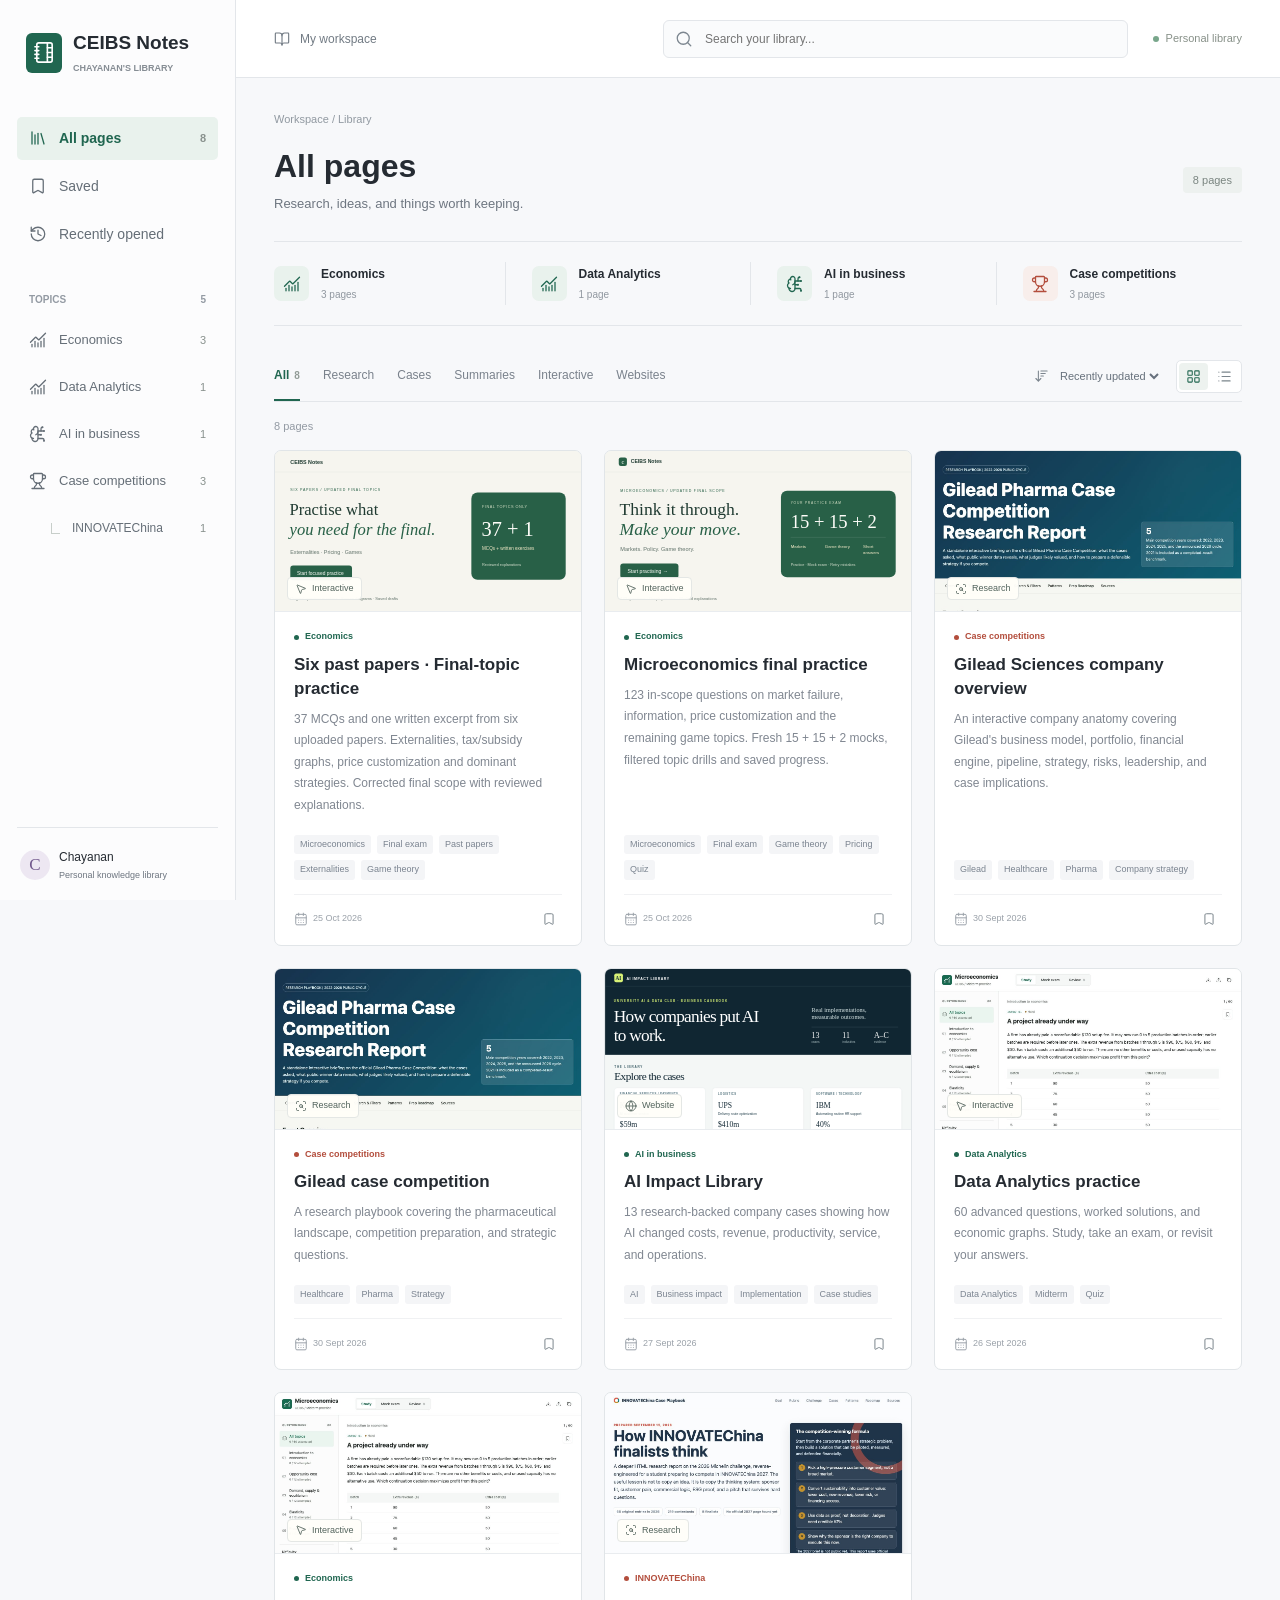
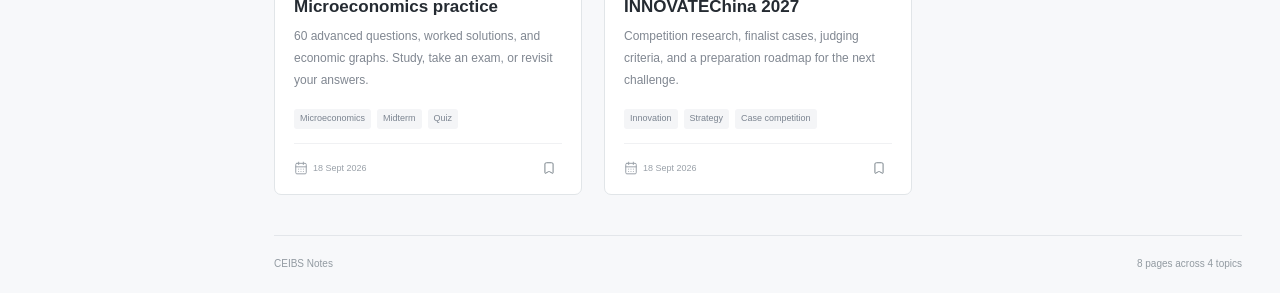
==== commit 246d4cd4: "Apply corrected final scope and add selected questions from four papers" ====
--- a/docs/index.html
+++ b/docs/index.html
@@ -44,7 +44,7 @@
         <section class="page-grid" id="pages" aria-label="Pages"></section>
         <section class="empty-state" id="empty-state" hidden><i data-lucide="search-x"></i><h2 id="empty-title">No matching pages</h2><p id="empty-copy">Try another search or topic.</p><button class="button" id="empty-reset">Show all pages</button></section>
         <footer class="library-footer"><span>CEIBS Notes</span><span id="footer-count">A growing collection.</span></footer>
-        <noscript><p>Open a page directly:</p><ul><li><a href="pages/economics/microeconomics-past-papers.html">2022 &amp; 2025 · Final-topic practice</a></li><li><a href="pages/economics/microeconomics-final.html">Microeconomics final practice</a></li><li><a href="pages/ai-impact-library/index.html">AI Impact Library</a></li><li><a href="pages/economics/microeconomics-quiz.html">Microeconomics practice</a></li><li><a href="pages/data-analytics/da-practice.html">Data Analytics practice</a></li><li><a href="pages/competitions/innovatechina/playbook.html">INNOVATEChina 2027</a></li><li><a href="pages/competitions/gilead/gilead_company_overview.html">Gilead Sciences company overview</a></li><li><a href="pages/competitions/gilead/playbook.html">Gilead case competition</a></li></ul></noscript>
+        <noscript><p>Open a page directly:</p><ul><li><a href="pages/economics/microeconomics-past-papers.html">Six past papers · Final-topic practice</a></li><li><a href="pages/economics/microeconomics-final.html">Microeconomics final practice</a></li><li><a href="pages/ai-impact-library/index.html">AI Impact Library</a></li><li><a href="pages/economics/microeconomics-quiz.html">Microeconomics practice</a></li><li><a href="pages/data-analytics/da-practice.html">Data Analytics practice</a></li><li><a href="pages/competitions/innovatechina/playbook.html">INNOVATEChina 2027</a></li><li><a href="pages/competitions/gilead/gilead_company_overview.html">Gilead Sciences company overview</a></li><li><a href="pages/competitions/gilead/playbook.html">Gilead case competition</a></li></ul></noscript>
       </main>
     </div>
   </div>
